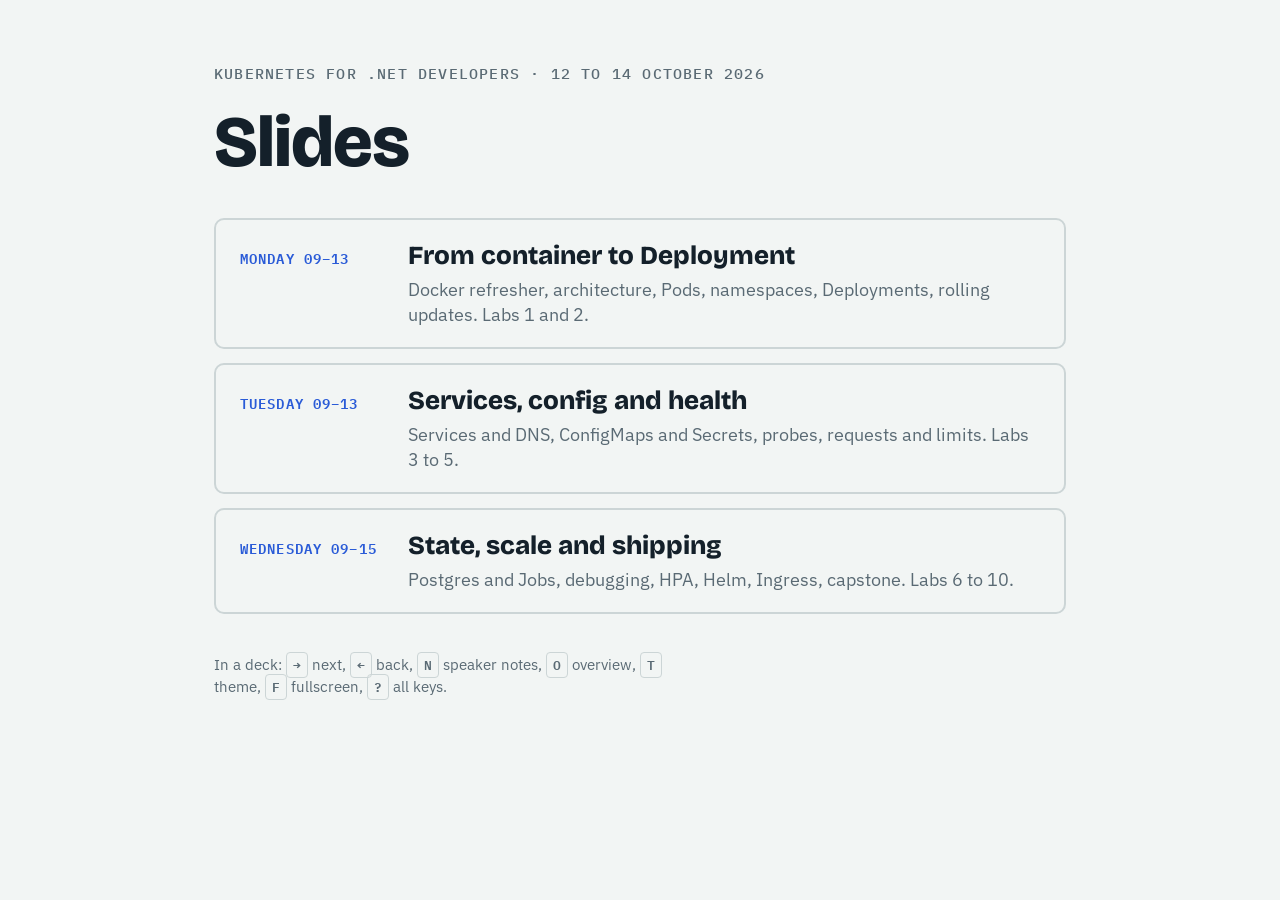
==== slides/index.html @ 336c0a15 "Slides: one HTML deck per day with speaker notes Co-Authored-By: Claude Opus 5.5 (1M context) <norep" ====
<!doctype html>
<html lang="en">
<head>
<meta charset="utf-8">
<meta name="viewport" content="width=device-width, initial-scale=1, viewport-fit=cover">
<title>Kubernetes Training Slides</title>
<link rel="stylesheet" href="deck.css">
<style>
  body { overflow: auto; }
  main { max-width: 900px; margin: 0 auto; padding-block: 64px; padding-inline: 24px; display: grid; gap: 40px; }
  .meta { font: 500 15px var(--mono); color: var(--muted); letter-spacing: .08em; text-transform: uppercase; }
  main h1 { font-size: clamp(44px, 8vw, 72px); }
  ul.days { list-style: none; margin: 0; padding: 0; display: grid; gap: 14px; }
  ul.days a {
    display: grid; grid-template-columns: 9rem 1fr; gap: 6px 24px; align-items: baseline;
    padding: 20px 24px; border: 2px solid var(--line); border-radius: 10px;
    color: var(--ink); text-decoration: none; font-size: 18px; line-height: 1.4;
  }
  ul.days a:hover, ul.days a:focus-visible { border-color: var(--accent); }
  ul.days .d { font: 600 14px var(--mono); color: var(--accent); letter-spacing: .08em; text-transform: uppercase; }
  ul.days strong { font: 800 26px var(--display); }
  ul.days span.t { grid-column: 2; color: var(--muted); }
  .keys { font-size: 15px; color: var(--muted); }
  .keys kbd { font: 600 13px var(--mono); border: 1px solid var(--line); border-radius: 4px; padding: 1px 6px; }
  @media (max-width: 560px) { ul.days a { grid-template-columns: 1fr; } ul.days span.t { grid-column: 1; } }
</style>
</head>
<body>
<main>
  <div class="stack">
    <div class="meta">Kubernetes for .NET developers · 12 to 14 October 2026</div>
    <h1>Slides</h1>
  </div>
  <ul class="days">
    <li><a href="day1.html"><span class="d">Monday 09–13</span><strong>From container to Deployment</strong><span class="t">Docker refresher, architecture, Pods, namespaces, Deployments, rolling updates. Labs 1 and 2.</span></a></li>
    <li><a href="day2.html"><span class="d">Tuesday 09–13</span><strong>Services, config and health</strong><span class="t">Services and DNS, ConfigMaps and Secrets, probes, requests and limits. Labs 3 to 5.</span></a></li>
    <li><a href="day3.html"><span class="d">Wednesday 09–15</span><strong>State, scale and shipping</strong><span class="t">Postgres and Jobs, debugging, HPA, Helm, Ingress, capstone. Labs 6 to 10.</span></a></li>
  </ul>
  <p class="keys">In a deck: <kbd>→</kbd> next, <kbd>←</kbd> back, <kbd>N</kbd> speaker notes, <kbd>O</kbd> overview, <kbd>T</kbd> theme, <kbd>F</kbd> fullscreen, <kbd>?</kbd> all keys.</p>
</main>
</body>
</html>
---- slides/deck.css ----
/* Layout: a fixed 1600x900 stage scaled to the window; every slide has a mono status line
   on top (like a kubectl column header) and content below. Diagrams are flex boxes, not images. */
@import url("https://fonts.googleapis.com/css2?family=Bricolage+Grotesque:opsz,wght@12..96,600;12..96,800&family=IBM+Plex+Sans:ital,wght@0,400;0,500;0,600;1,400&family=IBM+Plex+Mono:wght@400;500;600&display=swap");

:root {
  --paper: #f2f5f4;
  --panel: #e5ebea;
  --ink: #14202a;
  --muted: #5a6a74;
  --line: #ccd5d6;
  --accent: #2a5bd7;
  --accent-soft: #dbe5fb;
  --ok: #1d7f55;
  --warn: #a8690f;
  --bad: #bb3b34;
  --display: "Bricolage Grotesque", "Segoe UI", system-ui, sans-serif;
  --body: "IBM Plex Sans", "Segoe UI", system-ui, sans-serif;
  --mono: "IBM Plex Mono", ui-monospace, "Cascadia Mono", Consolas, monospace;
  color-scheme: light;
}
@media (prefers-color-scheme: dark) {
  :root:not([data-theme="light"]) {
    --paper: #0f161c; --panel: #172129; --ink: #e5ebee; --muted: #92a2ad; --line: #27343d;
    --accent: #85a8ff; --accent-soft: #1d2b4a; --ok: #4cc28d; --warn: #e2a64a; --bad: #f07a72;
    color-scheme: dark;
  }
}
:root[data-theme="dark"] {
  --paper: #0f161c; --panel: #172129; --ink: #e5ebee; --muted: #92a2ad; --line: #27343d;
  --accent: #85a8ff; --accent-soft: #1d2b4a; --ok: #4cc28d; --warn: #e2a64a; --bad: #f07a72;
  color-scheme: dark;
}

* { box-sizing: border-box; }
html, body { height: 100%; margin: 0; }
body {
  background: var(--paper);
  color: var(--ink);
  font-family: var(--body);
  overflow: hidden;
}

/* Stage */
.viewport { position: fixed; inset: 0; display: grid; place-items: center; }
.stage {
  width: 1600px; height: 900px;
  position: relative;
  transform-origin: center center;
  flex: none;
}
.slide {
  position: absolute; inset: 0;
  padding: 92px 110px 80px;
  display: flex; flex-direction: column;
  font-size: 34px; line-height: 1.38;
  opacity: 0; visibility: hidden;
  transition: opacity .25s ease;
}
.slide.active { opacity: 1; visibility: visible; }
@media (prefers-reduced-motion: reduce) { .slide { transition: none; } }
/* deck.js wraps each slide's content in .body and scales it down when it is taller than the frame */
.slide > .body { flex: 1 0 auto; display: flex; flex-direction: column; gap: 34px; transform-origin: top left; }

/* Status line: day, clock time, block type. Filled in by deck.js from data-* attributes. */
.status {
  position: absolute; top: 36px; left: 110px; right: 110px;
  display: flex; gap: 44px;
  font: 500 19px/1 var(--mono);
  color: var(--muted);
  text-transform: uppercase; letter-spacing: .08em;
}
.status .kind-lab { color: var(--accent); }
.status .kind-break { color: var(--warn); }

/* Type */
h1, h2, h3 { font-family: var(--display); font-weight: 800; margin: 0; text-wrap: balance; letter-spacing: -0.015em; }
h1 { font-size: 104px; line-height: .98; }
h2 { font-size: 64px; line-height: 1.04; }
h3 { font-size: 38px; font-weight: 600; line-height: 1.15; }
p { margin: 0; max-width: 30em; }
.lead { font-size: 40px; color: var(--muted); max-width: 26em; }
.small { font-size: 26px; color: var(--muted); }
strong { font-weight: 600; }
em { font-style: italic; }
code, .mono { font-family: var(--mono); font-size: .86em; }
p code, li code, td code { background: var(--panel); padding: .08em .3em; border-radius: 4px; }

ul.points { margin: 0; padding: 0; list-style: none; display: grid; gap: 22px; max-width: 34em; }
ul.points > li { padding-left: 1.1em; position: relative; }
ul.points > li::before {
  content: ""; position: absolute; left: 0; top: .55em;
  width: .42em; height: .42em; background: var(--accent);
}

/* Code */
pre {
  margin: 0; background: var(--panel); border-radius: 10px;
  padding: 26px 32px; font: 400 25px/1.45 var(--mono);
  overflow: hidden; white-space: pre;
}
pre .c { color: var(--muted); }
pre .k { color: var(--accent); font-weight: 600; }
pre .ok { color: var(--ok); }
pre .bad { color: var(--bad); }
pre .warn { color: var(--warn); }
pre.term::before {
  content: "ubuntu ~/k8s-training"; display: block;
  font-size: 17px; letter-spacing: .08em; text-transform: uppercase;
  color: var(--muted); margin-bottom: 14px;
}

/* Layout helpers */
.cols { display: grid; grid-template-columns: 1fr 1fr; gap: 60px; align-items: start; }
.cols.wide-left { grid-template-columns: 1.35fr 1fr; }
.cols.wide-right { grid-template-columns: 1fr 1.35fr; }
.cols > * { min-width: 0; }
.stack { display: flex; flex-direction: column; gap: 24px; }
.spacer { flex: 1; }

/* Tables (kubectl-style output and comparisons) */
table { border-collapse: collapse; font-size: 28px; width: 100%; }
th { text-align: left; font: 600 19px var(--mono); text-transform: uppercase; letter-spacing: .08em; color: var(--muted); padding: 0 24px 14px 0; border-bottom: 2px solid var(--line); }
td { padding: 14px 24px 14px 0; border-bottom: 1px solid var(--line); vertical-align: top; }
table.kubectl td { font-family: var(--mono); font-size: 25px; }
table.kubectl td.t-talk { color: var(--ink); }
table.kubectl td.t-lab { color: var(--accent); font-weight: 600; }
table.kubectl td.t-break { color: var(--warn); }

/* Diagrams */
.diagram { display: flex; align-items: center; gap: 22px; flex-wrap: nowrap; }
.diagram.col { flex-direction: column; align-items: stretch; }
.box {
  border: 2px solid var(--ink); border-radius: 8px;
  padding: 16px 22px; background: var(--paper);
  font-size: 27px; line-height: 1.25; text-align: center;
}
.box small { display: block; font: 400 19px var(--mono); color: var(--muted); margin-top: 6px; }
.box.accent { border-color: var(--accent); background: var(--accent-soft); }
.box.ghost { border-style: dashed; color: var(--muted); }
.box.bad { border-color: var(--bad); color: var(--bad); }
.box.ok { border-color: var(--ok); }
.zone {
  border: 2px dashed var(--line); border-radius: 12px;
  padding: 36px 22px 22px; position: relative;
  display: flex; gap: 18px; align-items: center; justify-content: center; flex-wrap: wrap;
}
.zone > .label {
  position: absolute; top: 9px; left: 18px;
  font: 600 17px var(--mono); text-transform: uppercase; letter-spacing: .08em; color: var(--muted);
}
.arrow { font: 400 40px var(--mono); color: var(--muted); flex: none; }
.arrow.v { text-align: center; }
.pill { display: inline-block; font: 600 20px var(--mono); padding: 4px 12px; border-radius: 999px; background: var(--panel); color: var(--muted); }
.pill.ok { color: var(--ok); }
.pill.bad { color: var(--bad); }
.pill.warn { color: var(--warn); }

/* Big number callout */
.figure { display: flex; gap: 70px; align-items: flex-end; }
.figure .n { font: 800 150px/0.9 var(--display); letter-spacing: -0.03em; }
.figure .n.bad { color: var(--bad); }
.figure .n.ok { color: var(--ok); }
.figure .cap { font-size: 26px; color: var(--muted); max-width: 13em; margin-top: 14px; }

/* Slide types */
.slide.cover > .body { justify-content: flex-end; gap: 30px; }
.slide.cover h1 { font-size: 132px; }
.slide.cover .meta { font: 500 24px var(--mono); color: var(--muted); letter-spacing: .06em; text-transform: uppercase; }
.slide.section > .body { justify-content: center; }
.slide.section .eyebrow { font: 600 24px var(--mono); color: var(--accent); letter-spacing: .1em; text-transform: uppercase; }
.slide.section h2 { font-size: 112px; line-height: 1; }
.slide.lab { background: var(--accent-soft); }
.slide.lab .eyebrow { font: 600 24px var(--mono); color: var(--accent); letter-spacing: .1em; text-transform: uppercase; }
.slide.lab h2 { font-size: 96px; }
.slide.lab .path { font: 500 30px var(--mono); }
.slide.break > .body { justify-content: center; align-items: flex-start; }
.slide.break h2 { font-size: 150px; color: var(--warn); }

/* Chrome: progress, counter, notes, help */
.progress { position: fixed; left: 0; bottom: 0; height: 5px; background: var(--accent); transition: width .2s; z-index: 5; }
.counter {
  position: fixed; right: 18px; bottom: 14px; z-index: 5;
  font: 500 14px var(--mono); color: var(--muted); letter-spacing: .06em;
}
.notes-panel {
  position: fixed; left: 0; right: 0; bottom: 0; z-index: 6;
  max-height: 34vh; overflow: auto;
  background: var(--panel); border-top: 2px solid var(--accent);
  padding: 18px 28px 26px; font-size: 17px; line-height: 1.5;
}
.notes-panel h4 { margin: 0 0 8px; font: 600 13px var(--mono); text-transform: uppercase; letter-spacing: .1em; color: var(--accent); }
.notes-panel ul { margin: 0; padding-left: 1.2em; }
aside.notes { display: none; }

body.overview { overflow: auto; }
body.overview .viewport { position: static; display: block; padding: 24px; }
body.overview .stage { width: auto; height: auto; transform: none !important; display: grid; grid-template-columns: repeat(auto-fill, minmax(320px, 1fr)); gap: 18px; }
body.overview .slide {
  position: relative; inset: auto; opacity: 1; visibility: visible;
  width: 1600px; height: 900px; transform: scale(.2); transform-origin: top left;
  margin-bottom: -720px; margin-right: -1280px;
  outline: 2px solid var(--line); cursor: pointer; background: var(--paper);
}
body.overview .slide.lab { background: var(--accent-soft); }
body.overview .slide.active { outline: 6px solid var(--accent); }
body.overview .progress, body.overview .counter { display: none; }

.help {
  position: fixed; inset: 0; z-index: 8; display: grid; place-items: center;
  background: color-mix(in srgb, var(--paper) 88%, transparent);
}
.help .card { background: var(--panel); border-radius: 12px; padding: 28px 36px; font-size: 17px; }
.help table { font-size: 17px; }
.help td { padding: 6px 28px 6px 0; }
.help kbd { font: 600 15px var(--mono); background: var(--paper); border: 1px solid var(--line); border-radius: 5px; padding: 2px 8px; }

:focus-visible { outline: 3px solid var(--accent); outline-offset: 3px; }
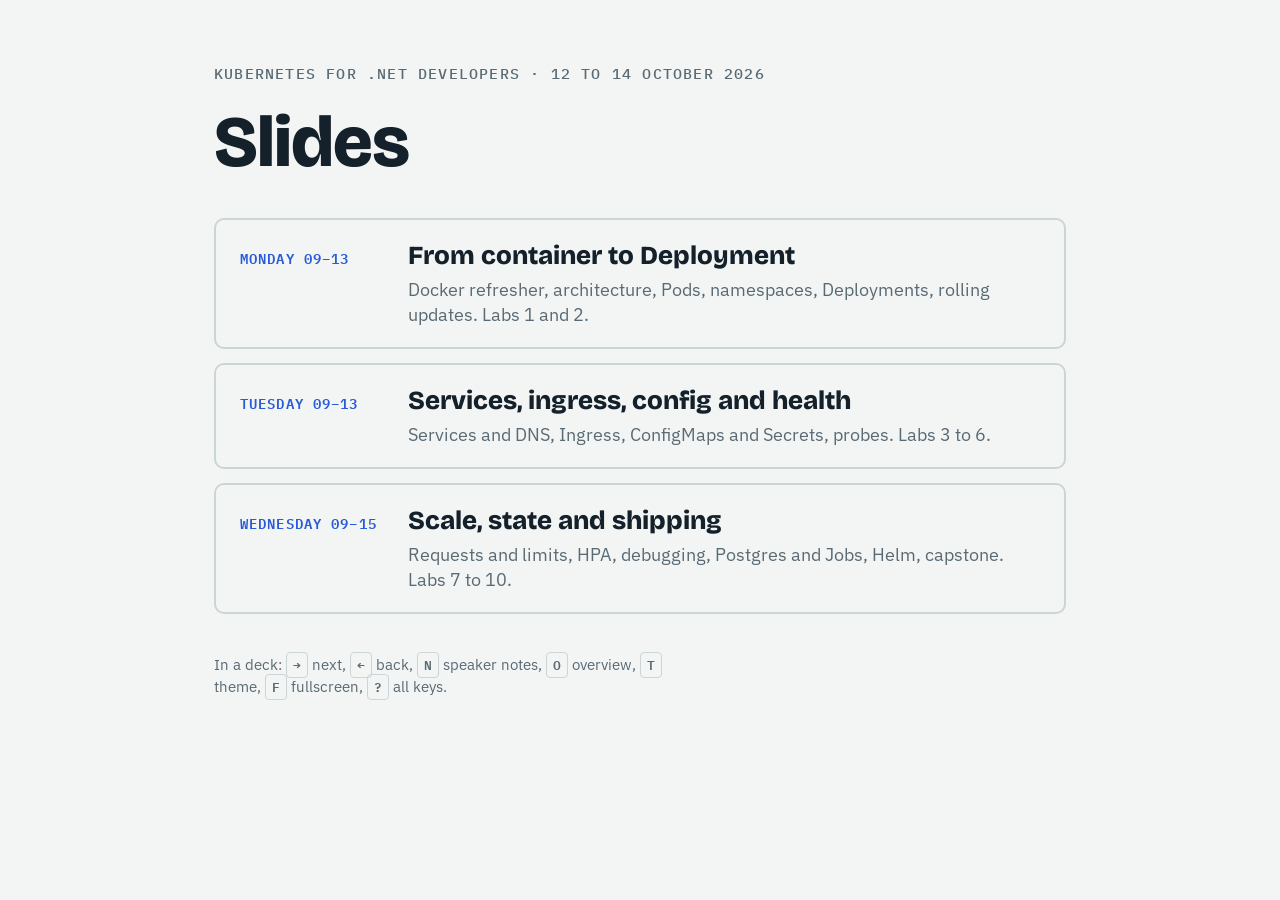
==== commit 6aaa45c2: "Reschedule into lab blocks and install Traefik with kubectl Each day now has its talks first and one" ====
--- a/slides/index.html
+++ b/slides/index.html
@@ -33,8 +33,8 @@
   </div>
   <ul class="days">
     <li><a href="day1.html"><span class="d">Monday 09–13</span><strong>From container to Deployment</strong><span class="t">Docker refresher, architecture, Pods, namespaces, Deployments, rolling updates. Labs 1 and 2.</span></a></li>
-    <li><a href="day2.html"><span class="d">Tuesday 09–13</span><strong>Services, config and health</strong><span class="t">Services and DNS, ConfigMaps and Secrets, probes, requests and limits. Labs 3 to 5.</span></a></li>
-    <li><a href="day3.html"><span class="d">Wednesday 09–15</span><strong>State, scale and shipping</strong><span class="t">Postgres and Jobs, debugging, HPA, Helm, Ingress, capstone. Labs 6 to 10.</span></a></li>
+    <li><a href="day2.html"><span class="d">Tuesday 09–13</span><strong>Services, ingress, config and health</strong><span class="t">Services and DNS, Ingress, ConfigMaps and Secrets, probes. Labs 3 to 6.</span></a></li>
+    <li><a href="day3.html"><span class="d">Wednesday 09–15</span><strong>Scale, state and shipping</strong><span class="t">Requests and limits, HPA, debugging, Postgres and Jobs, Helm, capstone. Labs 7 to 10.</span></a></li>
   </ul>
   <p class="keys">In a deck: <kbd>→</kbd> next, <kbd>←</kbd> back, <kbd>N</kbd> speaker notes, <kbd>O</kbd> overview, <kbd>T</kbd> theme, <kbd>F</kbd> fullscreen, <kbd>?</kbd> all keys.</p>
 </main>
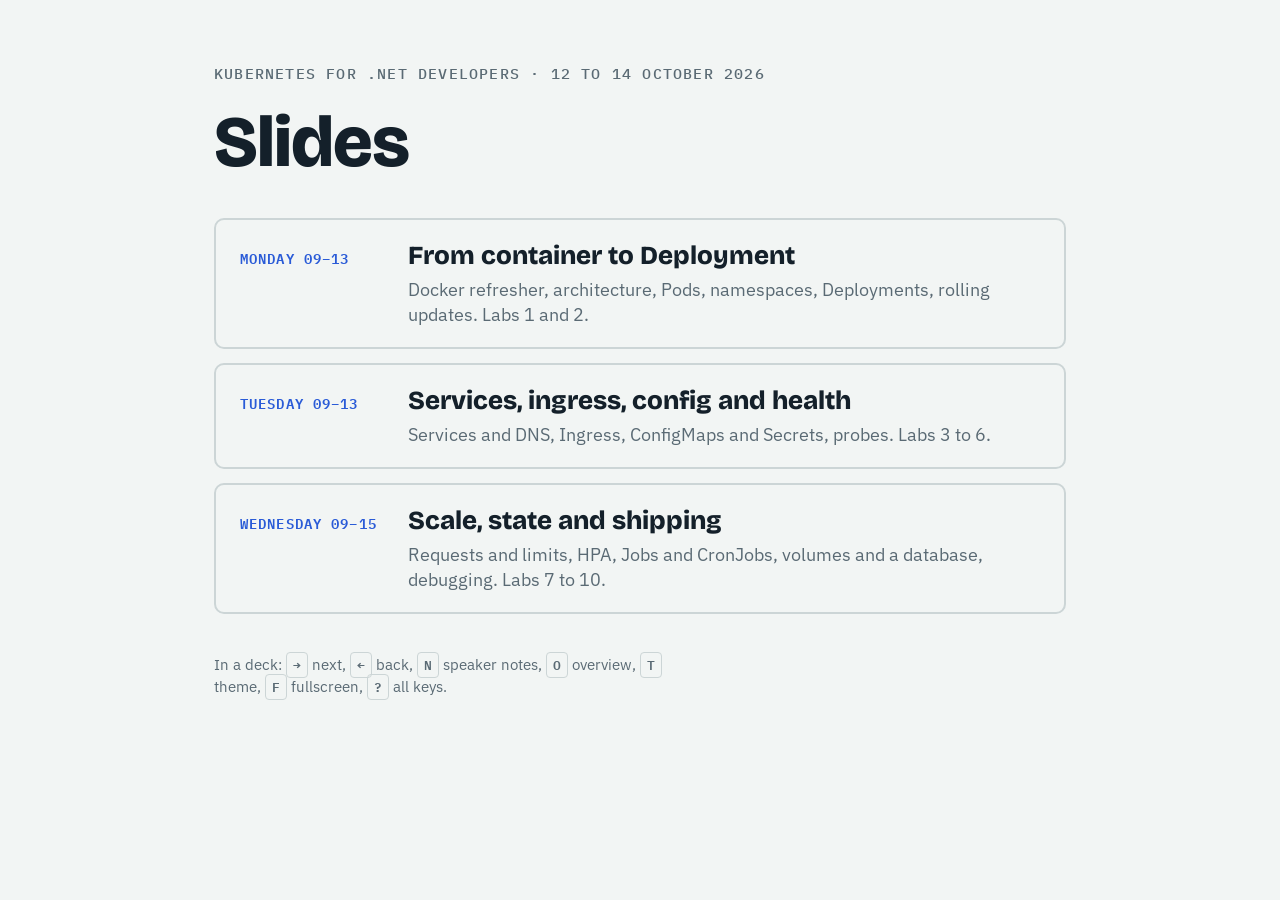
==== commit 94d14170: "Day 3: replace Helm and the capstone with Jobs, reorder the day New Lab 8, Jobs and CronJobs: a Job " ====
--- a/slides/index.html
+++ b/slides/index.html
@@ -34,7 +34,7 @@
   <ul class="days">
     <li><a href="day1.html"><span class="d">Monday 09–13</span><strong>From container to Deployment</strong><span class="t">Docker refresher, architecture, Pods, namespaces, Deployments, rolling updates. Labs 1 and 2.</span></a></li>
     <li><a href="day2.html"><span class="d">Tuesday 09–13</span><strong>Services, ingress, config and health</strong><span class="t">Services and DNS, Ingress, ConfigMaps and Secrets, probes. Labs 3 to 6.</span></a></li>
-    <li><a href="day3.html"><span class="d">Wednesday 09–15</span><strong>Scale, state and shipping</strong><span class="t">Requests and limits, HPA, debugging, Postgres and Jobs, Helm, capstone. Labs 7 to 10.</span></a></li>
+    <li><a href="day3.html"><span class="d">Wednesday 09–15</span><strong>Scale, state and shipping</strong><span class="t">Requests and limits, HPA, Jobs and CronJobs, volumes and a database, debugging. Labs 7 to 10.</span></a></li>
   </ul>
   <p class="keys">In a deck: <kbd>→</kbd> next, <kbd>←</kbd> back, <kbd>N</kbd> speaker notes, <kbd>O</kbd> overview, <kbd>T</kbd> theme, <kbd>F</kbd> fullscreen, <kbd>?</kbd> all keys.</p>
 </main>
--- a/slides/deck.css
+++ b/slides/deck.css
@@ -18,13 +18,7 @@
   --mono: "IBM Plex Mono", ui-monospace, "Cascadia Mono", Consolas, monospace;
   color-scheme: light;
 }
-@media (prefers-color-scheme: dark) {
-  :root:not([data-theme="light"]) {
-    --paper: #0f161c; --panel: #172129; --ink: #e5ebee; --muted: #92a2ad; --line: #27343d;
-    --accent: #85a8ff; --accent-soft: #1d2b4a; --ok: #4cc28d; --warn: #e2a64a; --bad: #f07a72;
-    color-scheme: dark;
-  }
-}
+/* Light by default, whatever the OS setting. T switches to dark. */
 :root[data-theme="dark"] {
   --paper: #0f161c; --panel: #172129; --ink: #e5ebee; --muted: #92a2ad; --line: #27343d;
   --accent: #85a8ff; --accent-soft: #1d2b4a; --ok: #4cc28d; --warn: #e2a64a; --bad: #f07a72;
@@ -41,12 +35,14 @@
 }
 
 /* Stage */
-.viewport { position: fixed; inset: 0; display: grid; place-items: center; }
+/* The stage is always laid out at 1600x900 and centred on the window; deck.js scales it
+   down (or up) to fit, so a small laptop or a phone sees the whole slide. */
+.viewport { position: fixed; inset: 0; overflow: hidden; }
 .stage {
   width: 1600px; height: 900px;
-  position: relative;
+  position: absolute; left: 50%; top: 50%;
+  transform: translate(-50%, -50%);
   transform-origin: center center;
-  flex: none;
 }
 .slide {
   position: absolute; inset: 0;
@@ -122,6 +118,8 @@
 th { text-align: left; font: 600 19px var(--mono); text-transform: uppercase; letter-spacing: .08em; color: var(--muted); padding: 0 24px 14px 0; border-bottom: 2px solid var(--line); }
 td { padding: 14px 24px 14px 0; border-bottom: 1px solid var(--line); vertical-align: top; }
 table.kubectl td { font-family: var(--mono); font-size: 25px; }
+table.fields { font-size: 24px; line-height: 1.35; }
+table.fields td:first-child { white-space: nowrap; }
 table.kubectl td.t-talk { color: var(--ink); }
 table.kubectl td.t-lab { color: var(--accent); font-weight: 600; }
 table.kubectl td.t-break { color: var(--warn); }
@@ -148,12 +146,28 @@
   position: absolute; top: 9px; left: 18px;
   font: 600 17px var(--mono); text-transform: uppercase; letter-spacing: .08em; color: var(--muted);
 }
+/* Clickable diagram: buttons styled as boxes, and a panel that explains the selected one */
+button.box, button.label { font-family: inherit; color: inherit; cursor: pointer; }
+button.box:hover, button.label:hover { border-color: var(--accent); }
+button.box.selected { border-color: var(--accent); box-shadow: 0 0 0 4px var(--accent-soft); }
+button.label { background: var(--paper); border: 0; padding: 0 6px; margin-left: -6px; }
+button.label.selected, button.label:hover { color: var(--accent); }
+.info { min-height: 215px; border-top: 2px solid var(--line); padding-top: 18px; font-size: 24px; line-height: 1.4; }
+.info h3 { margin: 0 0 6px; font-size: 30px; }
+.info p { margin: 0 0 12px; max-width: 62em; }
+.info .hint { color: var(--muted); }
+.info .cmd { font-size: 21px; }
 .arrow { font: 400 40px var(--mono); color: var(--muted); flex: none; }
 .arrow.v { text-align: center; }
 .pill { display: inline-block; font: 600 20px var(--mono); padding: 4px 12px; border-radius: 999px; background: var(--panel); color: var(--muted); }
 .pill.ok { color: var(--ok); }
 .pill.bad { color: var(--bad); }
 .pill.warn { color: var(--warn); }
+
+/* Repo link with QR code */
+.repo { display: flex; gap: 24px; align-items: center; }
+.repo img { flex: none; border-radius: 6px; }
+.repo a { font: 500 24px var(--mono); color: var(--accent); }
 
 /* Big number callout */
 .figure { display: flex; gap: 70px; align-items: flex-end; }
@@ -194,7 +208,7 @@
 
 body.overview { overflow: auto; }
 body.overview .viewport { position: static; display: block; padding: 24px; }
-body.overview .stage { width: auto; height: auto; transform: none !important; display: grid; grid-template-columns: repeat(auto-fill, minmax(320px, 1fr)); gap: 18px; }
+body.overview .stage { position: static; width: auto; height: auto; transform: none !important; display: grid; grid-template-columns: repeat(auto-fill, minmax(320px, 1fr)); gap: 18px; }
 body.overview .slide {
   position: relative; inset: auto; opacity: 1; visibility: visible;
   width: 1600px; height: 900px; transform: scale(.2); transform-origin: top left;
